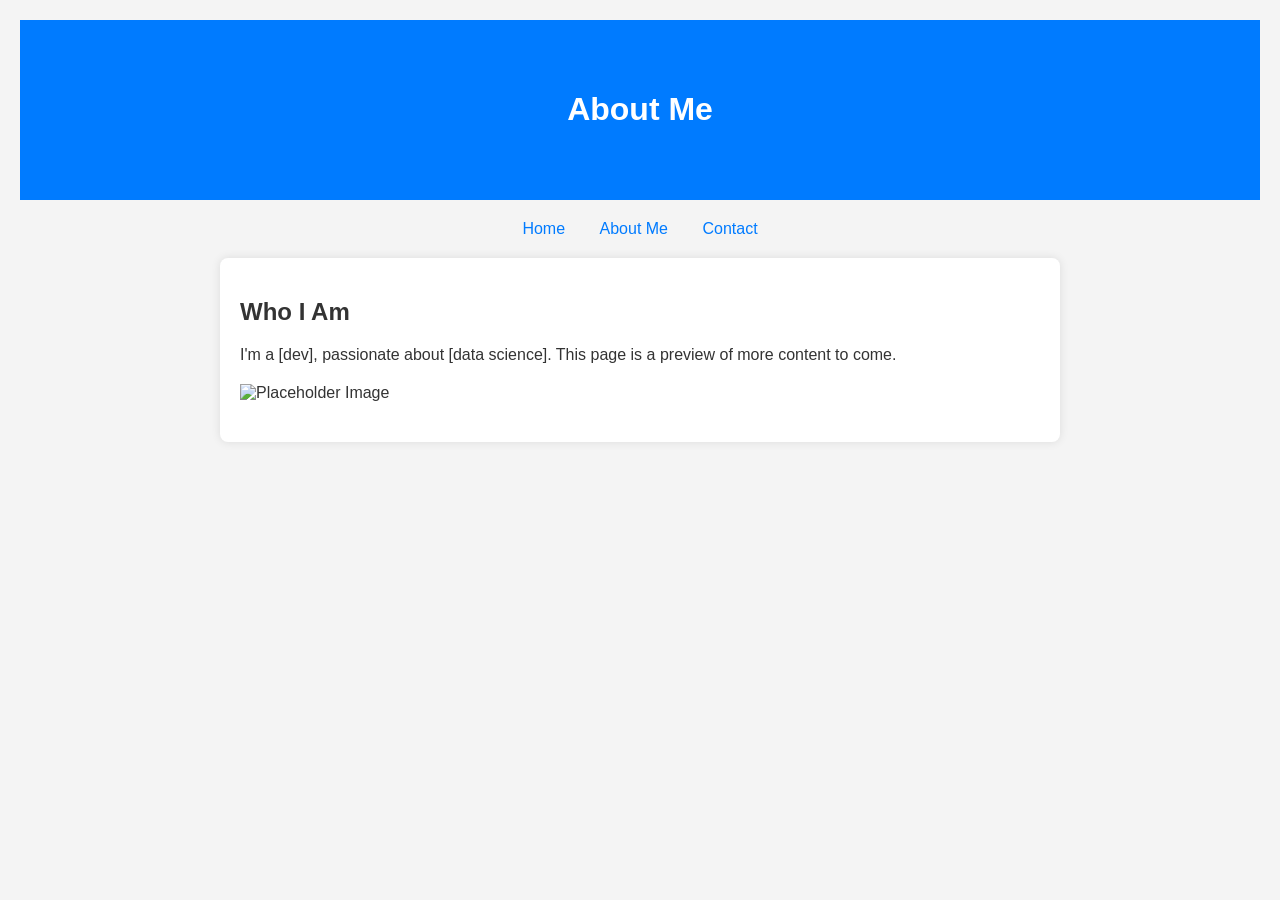
==== about.html @ 9be0847a "Initial commit: Added homepage and about page" ====
<!DOCTYPE html>
<html lang="en">
<head>
    <meta charset="UTF-8">
    <meta name="viewport" content="width=device-width, initial-scale=1.0">
    <title>About Me</title>
    <style>
        /* Reuse the same styles as index.html for consistency */
        body { font-family: Arial, sans-serif; margin: 0; padding: 20px; background-color: #f4f4f4; color: #333; }
        header { text-align: center; padding: 50px; background-color: #007bff; color: white; }
        nav { text-align: center; margin: 20px 0; }
        nav a { margin: 0 15px; text-decoration: none; color: #007bff; }
        section { max-width: 800px; margin: 0 auto; padding: 20px; background: white; border-radius: 8px; box-shadow: 0 0 10px rgba(0,0,0,0.1); }
    </style>
</head>
<body>
    <header>
        <h1>About Me</h1>
    </header>
    <nav>
        <a href="index.html">Home</a>
        <a href="about.html">About Me</a>
        <a href="contact.html">Contact</a>
    </nav>
    <section>
        <h2>Who I Am</h2>
        <p>I'm a [dev], passionate about [data science]. This page is a preview of more content to come.</p>
        <img src="https://via.placeholder.com/400" alt="Placeholder Image" style="display: block; margin: 20px auto;">
    </section>
</body>
</html>
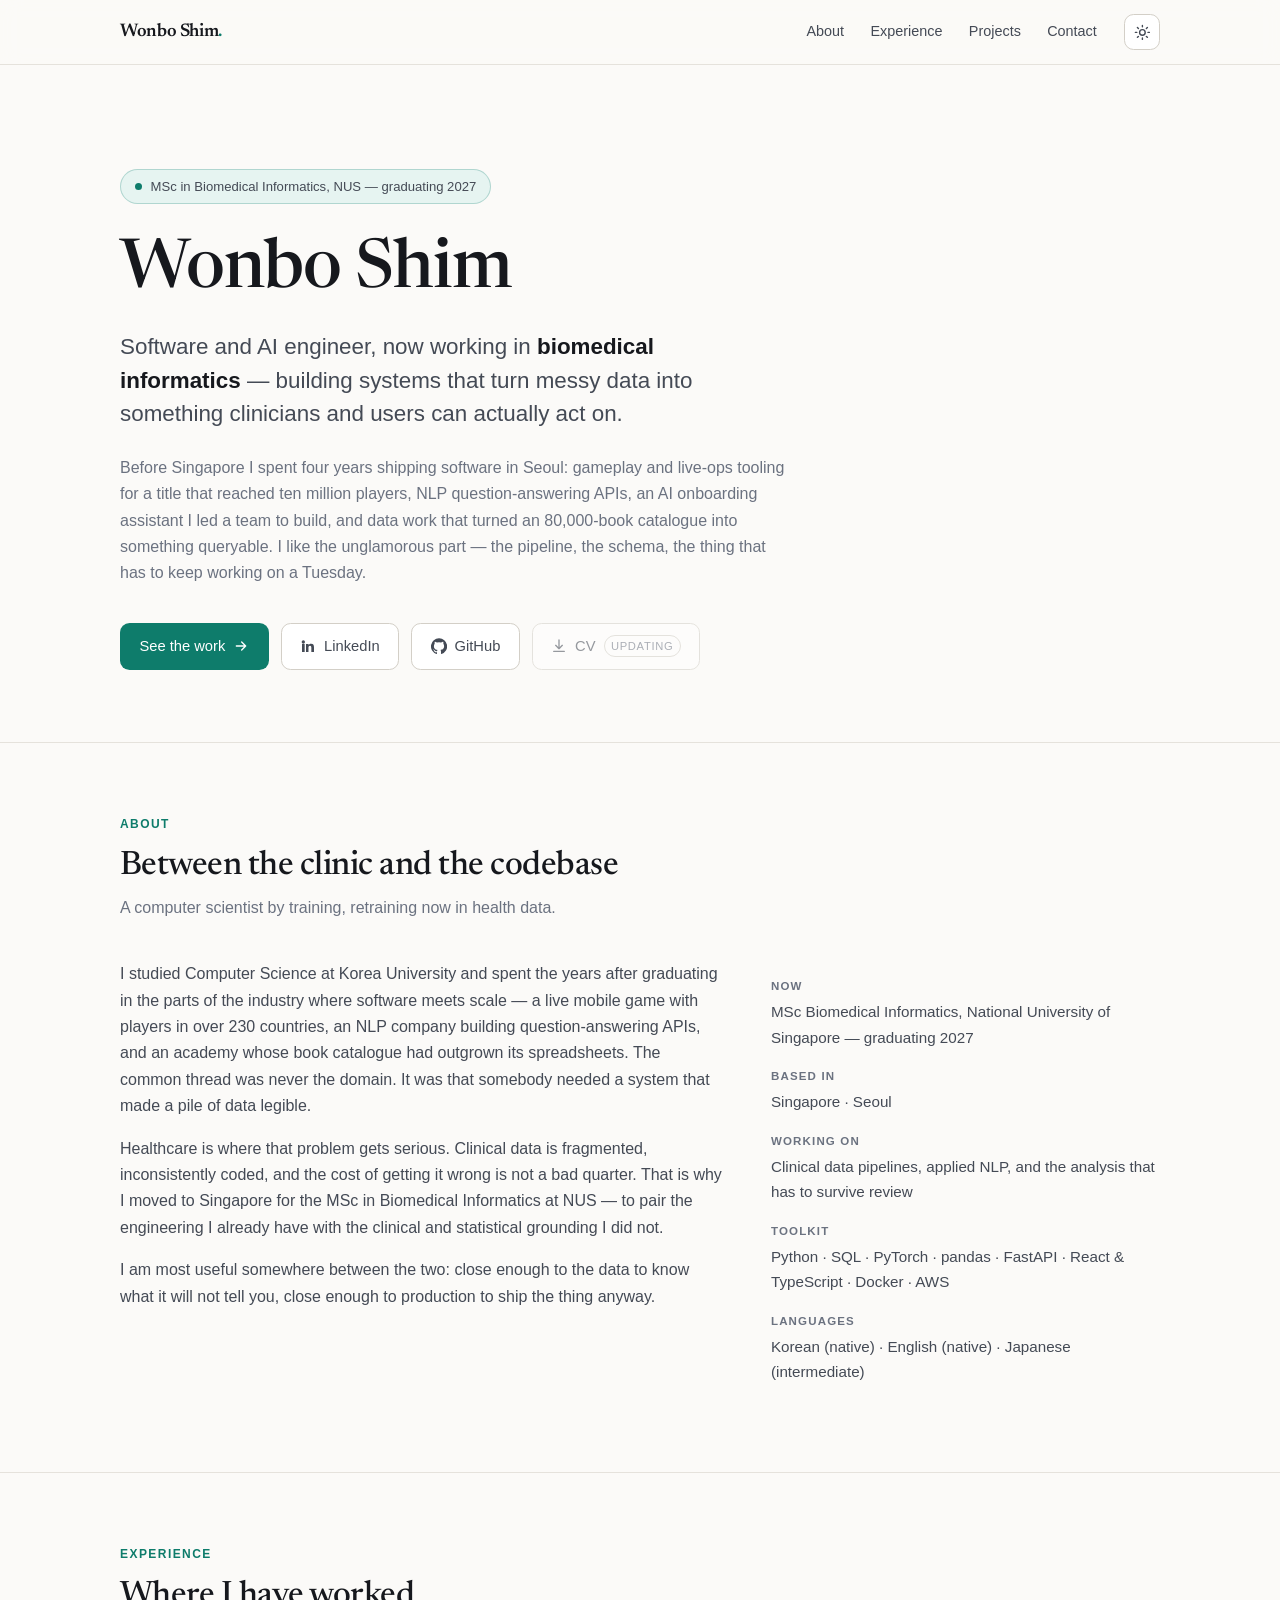
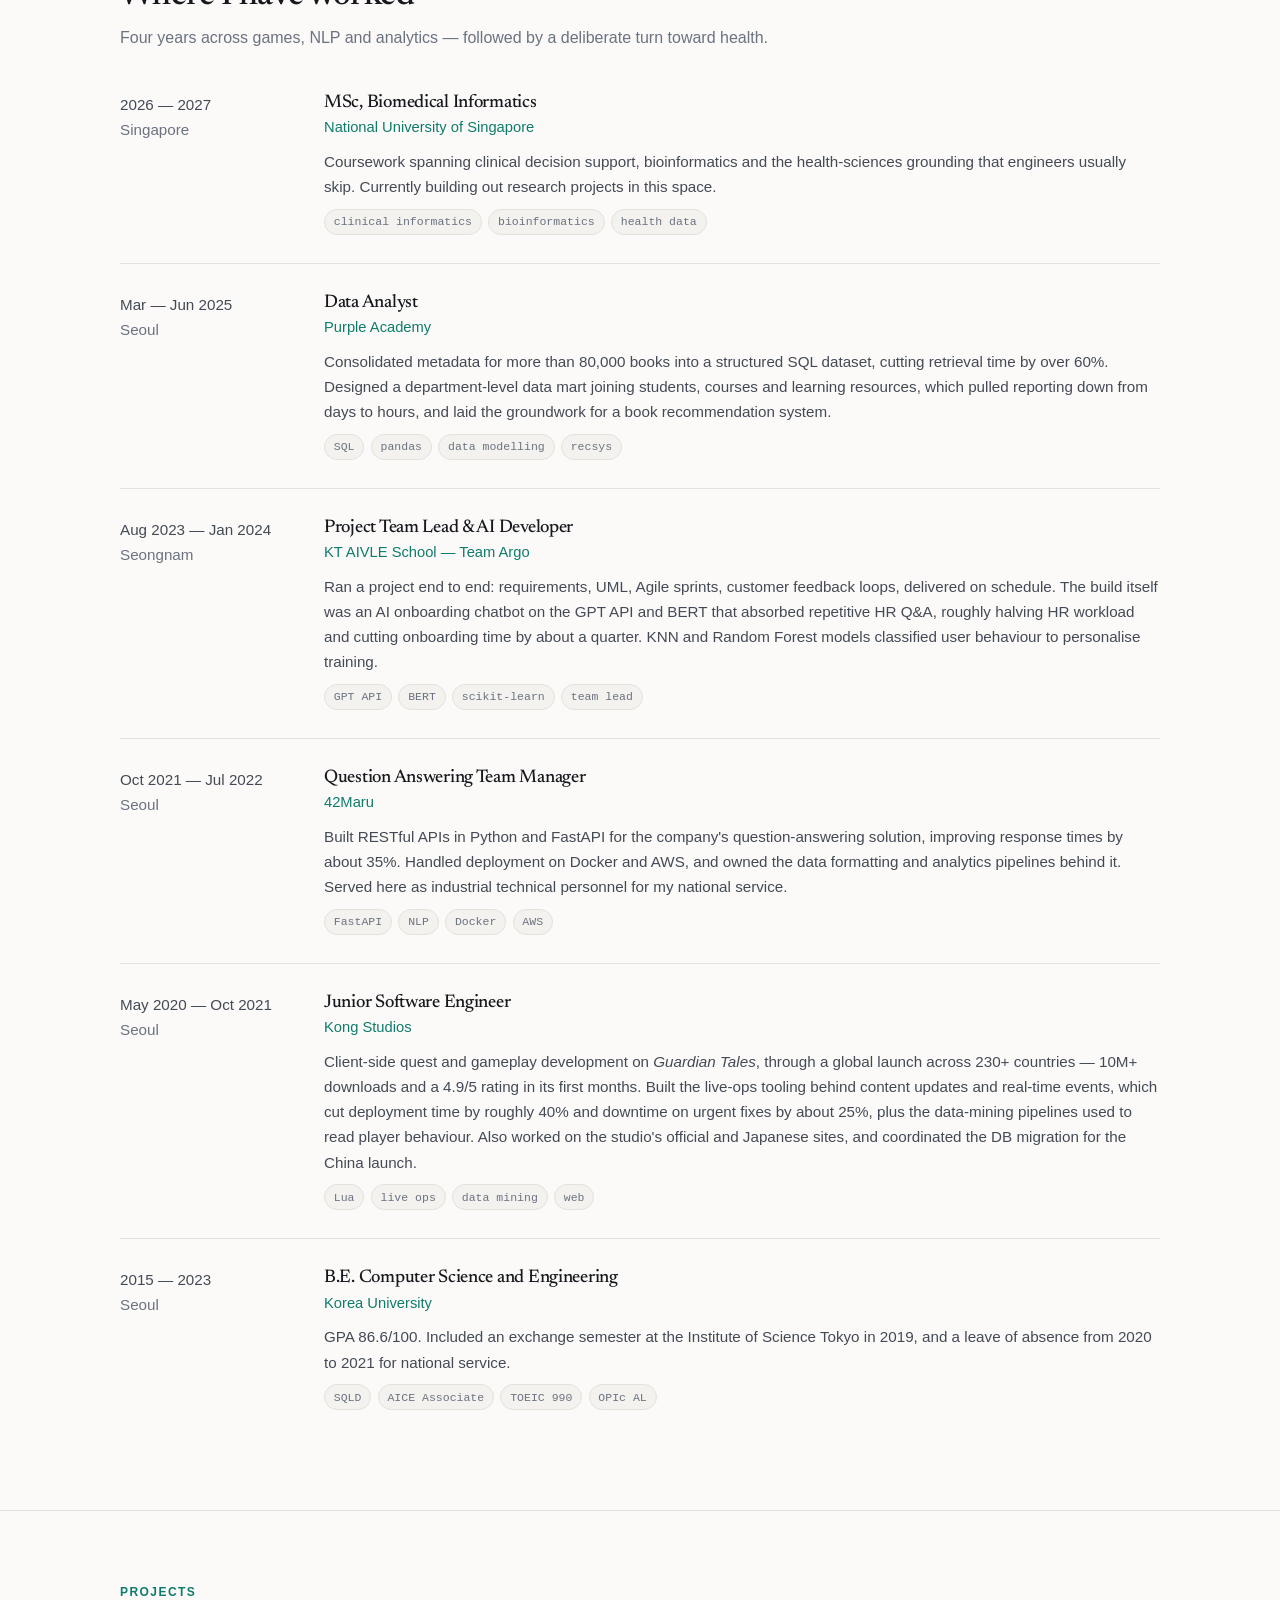
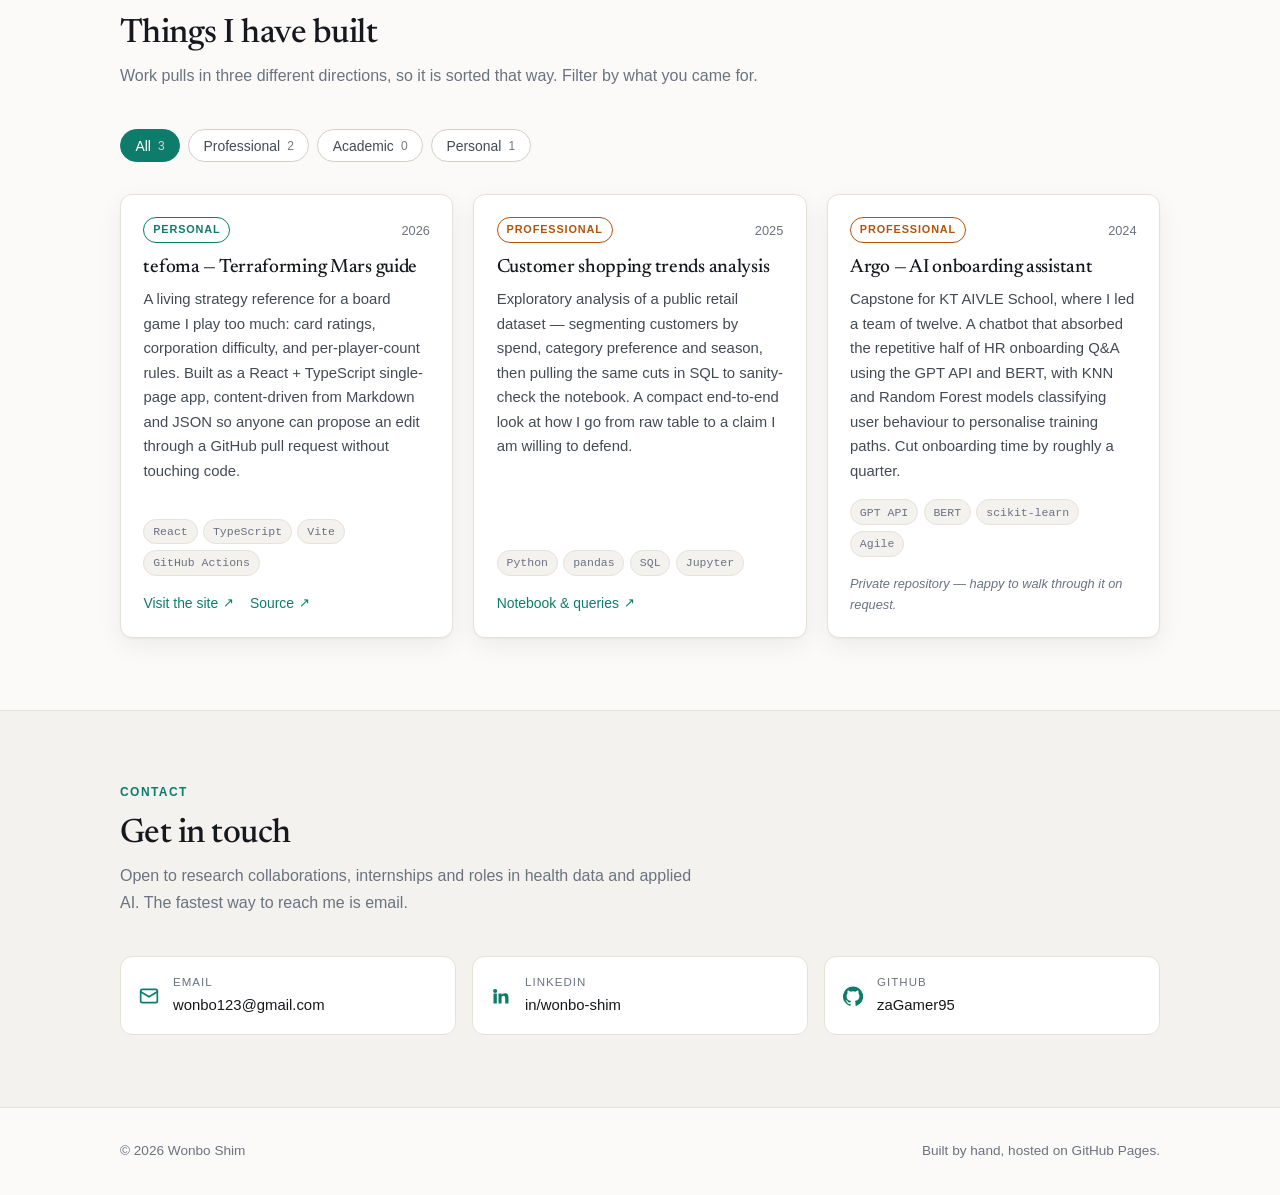
==== commit b49cb3d9: "Replace placeholder site with a real landing page The repo was still serving the GitHub Pages sample" ====
--- a/about.html
+++ b/about.html
@@ -1,31 +1,12 @@
 <!DOCTYPE html>
 <html lang="en">
 <head>
-    <meta charset="UTF-8">
-    <meta name="viewport" content="width=device-width, initial-scale=1.0">
-    <title>About Me</title>
-    <style>
-        /* Reuse the same styles as index.html for consistency */
-        body { font-family: Arial, sans-serif; margin: 0; padding: 20px; background-color: #f4f4f4; color: #333; }
-        header { text-align: center; padding: 50px; background-color: #007bff; color: white; }
-        nav { text-align: center; margin: 20px 0; }
-        nav a { margin: 0 15px; text-decoration: none; color: #007bff; }
-        section { max-width: 800px; margin: 0 auto; padding: 20px; background: white; border-radius: 8px; box-shadow: 0 0 10px rgba(0,0,0,0.1); }
-    </style>
+<meta charset="UTF-8">
+<title>About — Wonbo Shim</title>
+<meta name="robots" content="noindex">
+<link rel="canonical" href="https://wonbo.site/#about">
+<meta http-equiv="refresh" content="0; url=/#about">
+<script>location.replace('/#about');</script>
 </head>
-<body>
-    <header>
-        <h1>About Me</h1>
-    </header>
-    <nav>
-        <a href="index.html">Home</a>
-        <a href="about.html">About Me</a>
-        <a href="contact.html">Contact</a>
-    </nav>
-    <section>
-        <h2>Who I Am</h2>
-        <p>I'm a [dev], passionate about [data science]. This page is a preview of more content to come.</p>
-        <img src="https://via.placeholder.com/400" alt="Placeholder Image" style="display: block; margin: 20px auto;">
-    </section>
-</body>
-</html>+<body><p>Redirecting to <a href="/#about">wonbo.site/#about</a>…</p></body>
+</html>
